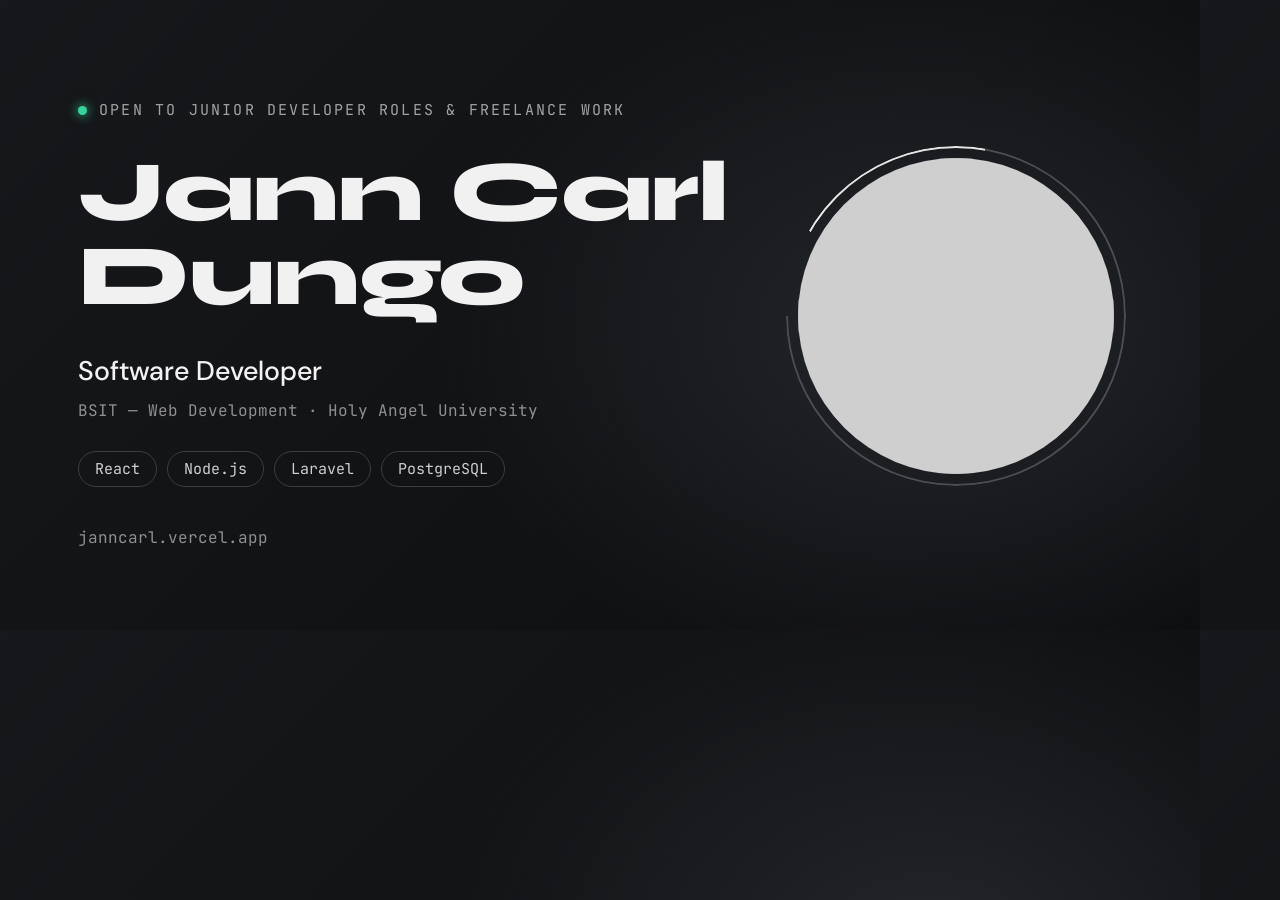
==== docs/og/og.html @ a648b80d "Refresh the link-preview image og-image.jpg now says Software Developer and "Open to junior develope" ====
<!doctype html>
<html>
<head>
<meta charset="utf-8">
<link href="https://fonts.googleapis.com/css2?family=DM+Sans:wght@500&family=JetBrains+Mono:wght@400&family=Syne:wght@800&display=block" rel="stylesheet">
<style>
  * { margin: 0; padding: 0; box-sizing: border-box; }
  html, body { width: 1200px; height: 630px; overflow: hidden; }
  body {
    background:
      radial-gradient(ellipse 700px 520px at 930px 330px, #23262b 0%, rgba(35,38,43,0) 70%),
      linear-gradient(135deg, #16181b 0%, #111214 55%, #0d0e10 100%);
    color: #f2f2f2;
    position: relative;
  }
  .left { position: absolute; left: 78px; top: 100px; width: 680px; }
  .status {
    font-family: "JetBrains Mono", monospace; font-size: 15px; letter-spacing: 2.2px;
    color: #a3a3a3; text-transform: uppercase; display: flex; align-items: center; gap: 12px;
  }
  .dot { width: 9px; height: 9px; border-radius: 50%; background: #34d399; box-shadow: 0 0 10px 2px rgba(52,211,153,.55); }
  h1 {
    font-family: "Syne", sans-serif; font-weight: 800; font-size: 86px; line-height: 0.98; white-space: nowrap;
    letter-spacing: -1px; margin-top: 30px; color: #f1f1f1;
  }
  .role { font-family: "DM Sans", sans-serif; font-weight: 500; font-size: 27px; margin-top: 34px; color: #f2f2f2; }
  .school { font-family: "JetBrains Mono", monospace; font-size: 16px; color: #8f8f8f; margin-top: 12px; }
  .chips { display: flex; gap: 10px; margin-top: 30px; }
  .chip {
    font-family: "JetBrains Mono", monospace; font-size: 15px; color: #cfcfcf;
    border: 1px solid #3a3d42; border-radius: 999px; padding: 7px 16px;
  }
  .url { font-family: "JetBrains Mono", monospace; font-size: 16px; color: #8f8f8f; margin-top: 40px; }

  .photo-wrap { position: absolute; left: 786px; top: 146px; width: 340px; height: 340px; }
  .ring {
    position: absolute; inset: 0; border-radius: 50%;
    border: 2px solid #4a4d52;
    -webkit-mask: conic-gradient(from 300deg, #000 0 330deg, transparent 330deg);
  }
  .ring-hi {
    position: absolute; inset: 0; border-radius: 50%; border: 2px solid #e6e6e6;
    -webkit-mask: conic-gradient(from 300deg, #000 0 70deg, transparent 70deg);
  }
  .photo {
    position: absolute; inset: 12px; border-radius: 50%; overflow: hidden;
    background: #cfcfcf;
  }
  .photo img { width: 100%; height: 100%; object-fit: cover; filter: grayscale(1) contrast(1.04); }
</style>
</head>
<body>
  <div class="left">
    <div class="status"><span class="dot"></span>Open to junior developer roles &amp; freelance work</div>
    <h1>Jann Carl<br>Dungo</h1>
    <div class="role">Software Developer</div>
    <div class="school">BSIT — Web Development · Holy Angel University</div>
    <div class="chips"><span class="chip">React</span><span class="chip">Node.js</span><span class="chip">Laravel</span><span class="chip">PostgreSQL</span></div>
    <div class="url">janncarl.vercel.app</div>
  </div>
  <div class="photo-wrap">
    <div class="ring"></div><div class="ring-hi"></div>
    <div class="photo"><img src="../../public/images/profile.jpg" alt=""></div>
  </div>
</body>
</html>
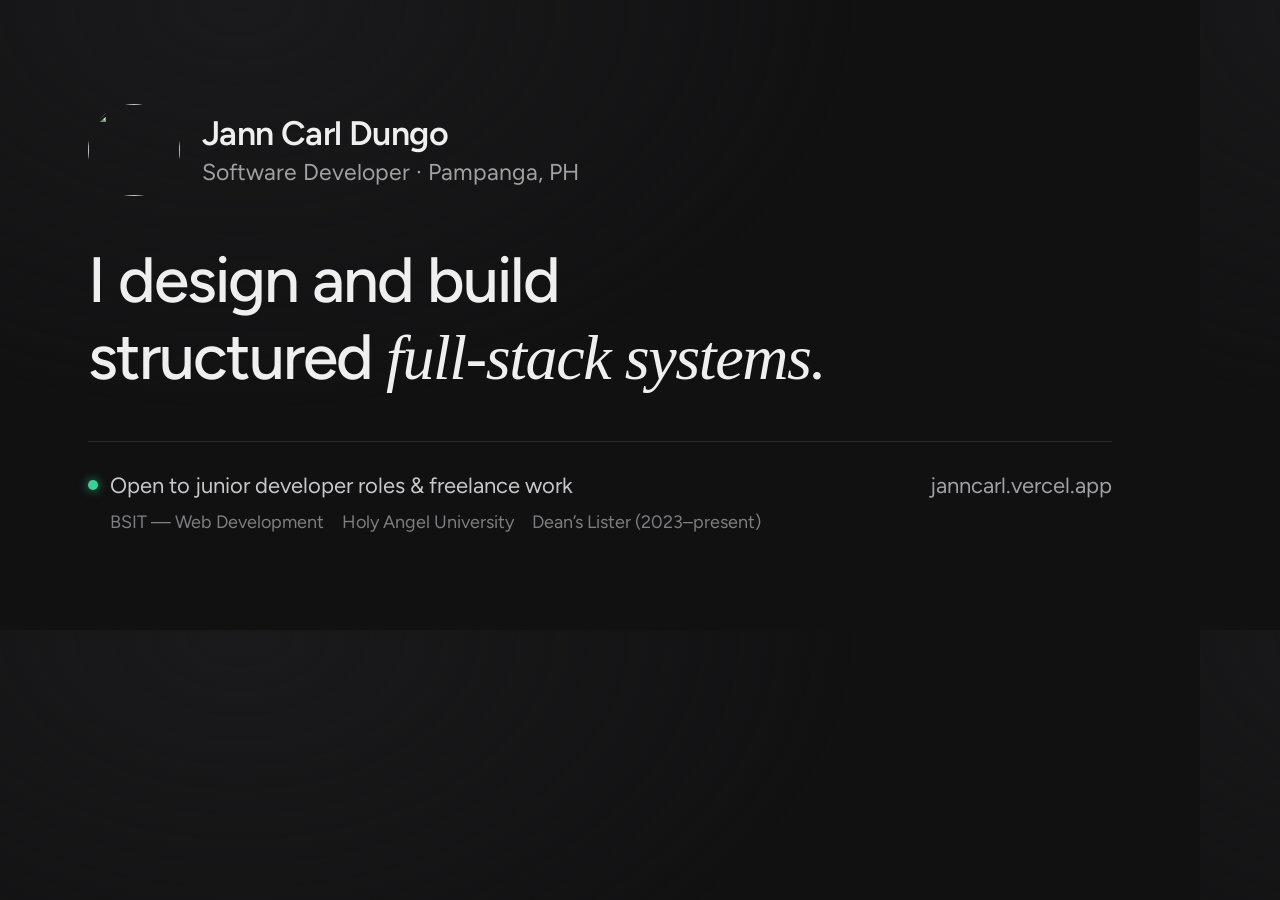
==== commit 67087128: "Redesign the link-preview image to match the current site Figtree on the #111112 ground, the profile" ====
--- a/docs/og/og.html
+++ b/docs/og/og.html
@@ -2,65 +2,49 @@
 <html>
 <head>
 <meta charset="utf-8">
-<link href="https://fonts.googleapis.com/css2?family=DM+Sans:wght@500&family=JetBrains+Mono:wght@400&family=Syne:wght@800&display=block" rel="stylesheet">
+<!-- Link-preview image (1200x630). Matches the home page: Figtree, the
+     #111112 ground, Georgia italic accent, the profile row and the green
+     availability line. Screenshot at 1200x630 to regenerate. -->
+<link href="https://fonts.googleapis.com/css2?family=Figtree:wght@400;500;600&display=block" rel="stylesheet">
 <style>
   * { margin: 0; padding: 0; box-sizing: border-box; }
   html, body { width: 1200px; height: 630px; overflow: hidden; }
   body {
     background:
-      radial-gradient(ellipse 700px 520px at 930px 330px, #23262b 0%, rgba(35,38,43,0) 70%),
-      linear-gradient(135deg, #16181b 0%, #111214 55%, #0d0e10 100%);
-    color: #f2f2f2;
-    position: relative;
+      radial-gradient(ellipse 900px 600px at 20% 0%, #1a1a1c 0%, rgba(26,26,28,0) 70%),
+      #111112;
+    color: #efefef;
+    font-family: "Figtree", sans-serif;
+    padding: 104px 88px 0;
   }
-  .left { position: absolute; left: 78px; top: 100px; width: 680px; }
-  .status {
-    font-family: "JetBrains Mono", monospace; font-size: 15px; letter-spacing: 2.2px;
-    color: #a3a3a3; text-transform: uppercase; display: flex; align-items: center; gap: 12px;
-  }
-  .dot { width: 9px; height: 9px; border-radius: 50%; background: #34d399; box-shadow: 0 0 10px 2px rgba(52,211,153,.55); }
-  h1 {
-    font-family: "Syne", sans-serif; font-weight: 800; font-size: 86px; line-height: 0.98; white-space: nowrap;
-    letter-spacing: -1px; margin-top: 30px; color: #f1f1f1;
-  }
-  .role { font-family: "DM Sans", sans-serif; font-weight: 500; font-size: 27px; margin-top: 34px; color: #f2f2f2; }
-  .school { font-family: "JetBrains Mono", monospace; font-size: 16px; color: #8f8f8f; margin-top: 12px; }
-  .chips { display: flex; gap: 10px; margin-top: 30px; }
-  .chip {
-    font-family: "JetBrains Mono", monospace; font-size: 15px; color: #cfcfcf;
-    border: 1px solid #3a3d42; border-radius: 999px; padding: 7px 16px;
-  }
-  .url { font-family: "JetBrains Mono", monospace; font-size: 16px; color: #8f8f8f; margin-top: 40px; }
+  .profile { display: flex; align-items: center; gap: 22px; }
+  .profile img { width: 92px; height: 92px; border-radius: 50%; object-fit: cover; }
+  .name { font-size: 34px; font-weight: 600; letter-spacing: -0.6px; line-height: 1.15; }
+  .role { font-size: 23px; color: #a0a0a5; margin-top: 4px; }
 
-  .photo-wrap { position: absolute; left: 786px; top: 146px; width: 340px; height: 340px; }
-  .ring {
-    position: absolute; inset: 0; border-radius: 50%;
-    border: 2px solid #4a4d52;
-    -webkit-mask: conic-gradient(from 300deg, #000 0 330deg, transparent 330deg);
-  }
-  .ring-hi {
-    position: absolute; inset: 0; border-radius: 50%; border: 2px solid #e6e6e6;
-    -webkit-mask: conic-gradient(from 300deg, #000 0 70deg, transparent 70deg);
-  }
-  .photo {
-    position: absolute; inset: 12px; border-radius: 50%; overflow: hidden;
-    background: #cfcfcf;
-  }
-  .photo img { width: 100%; height: 100%; object-fit: cover; filter: grayscale(1) contrast(1.04); }
+  h1 { font-size: 64px; font-weight: 500; line-height: 1.2; letter-spacing: -2px; margin-top: 46px; }
+  h1 em { font-family: Georgia, serif; font-weight: 400; letter-spacing: -1.4px; }
+
+  .rule { height: 1px; background: #29292c; margin-top: 44px; }
+  .foot { display: flex; justify-content: space-between; align-items: center; margin-top: 30px; }
+  .status { display: flex; align-items: center; gap: 12px; font-size: 22px; color: #c8c8cc; }
+  .dot { width: 10px; height: 10px; border-radius: 50%; background: #34d399; box-shadow: 0 0 10px 1px rgba(52,211,153,.5); }
+  .url { font-size: 22px; color: #a0a0a5; }
+  .edu { font-size: 18px; color: #7d7d82; margin-top: 12px; padding-left: 22px; }
+  .edu span + span::before { content: "\2003"; }
 </style>
 </head>
 <body>
-  <div class="left">
+  <div class="profile">
+    <img src="../../public/images/profile.jpg" alt="">
+    <div><div class="name">Jann Carl Dungo</div><div class="role">Software Developer · Pampanga, PH</div></div>
+  </div>
+  <h1>I design and build<br>structured <em>full-stack systems.</em></h1>
+  <div class="rule"></div>
+  <div class="foot">
     <div class="status"><span class="dot"></span>Open to junior developer roles &amp; freelance work</div>
-    <h1>Jann Carl<br>Dungo</h1>
-    <div class="role">Software Developer</div>
-    <div class="school">BSIT — Web Development · Holy Angel University</div>
-    <div class="chips"><span class="chip">React</span><span class="chip">Node.js</span><span class="chip">Laravel</span><span class="chip">PostgreSQL</span></div>
     <div class="url">janncarl.vercel.app</div>
   </div>
-  <div class="photo-wrap">
-    <div class="ring"></div><div class="ring-hi"></div>
-    <div class="photo"><img src="../../public/images/profile.jpg" alt=""></div>
-  </div>
+  <div class="edu"><span>BSIT — Web Development</span><span>Holy Angel University</span><span>Dean’s Lister (2023–present)</span></div>
 </body>
 </html>
